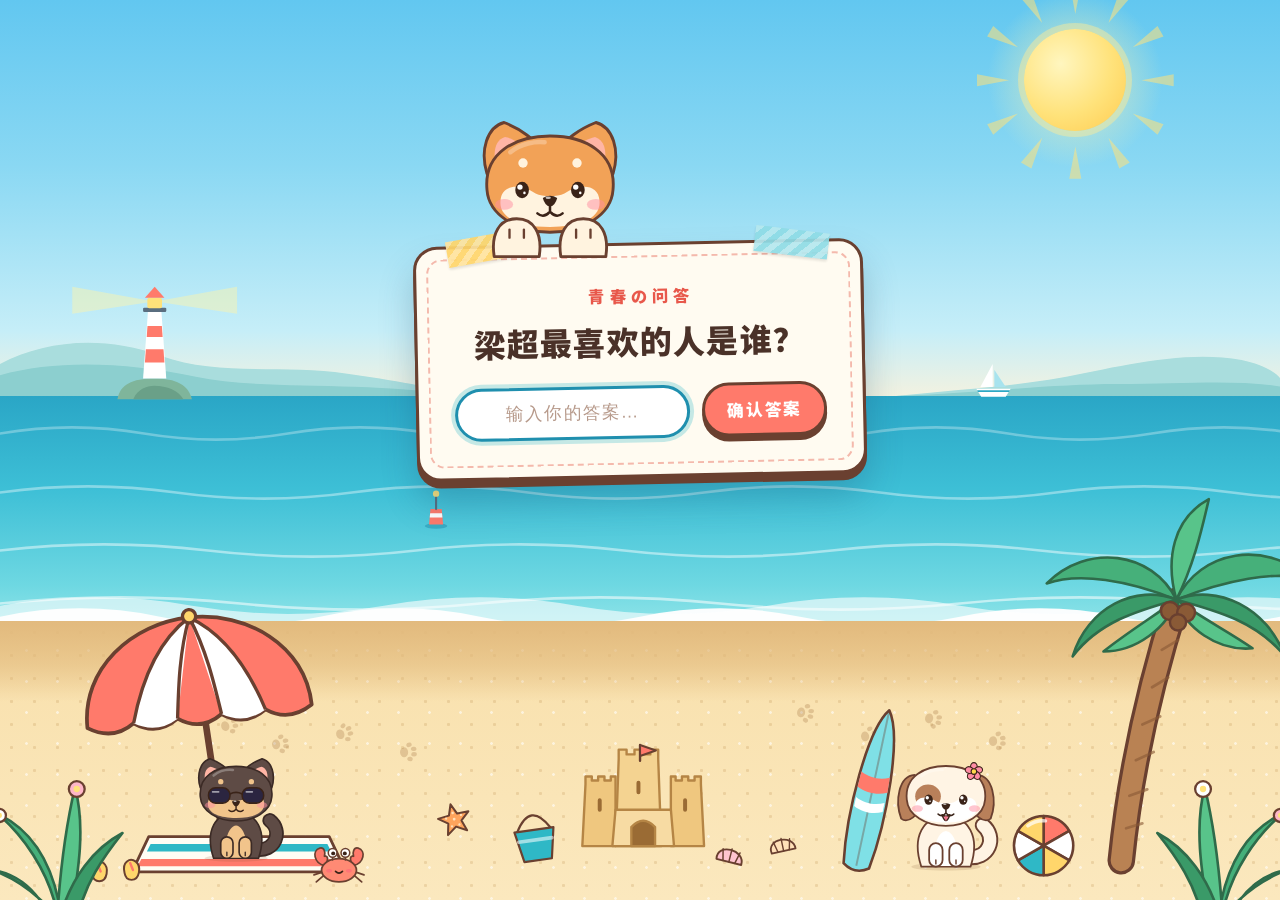
==== diary.html @ 841b8836 "上线beta测试版 本次更新内容： 1,修改了部分前端显示页面 2,新增了日记页面 3,新增了登陆查看日记功能" ====
<!DOCTYPE html>
<html lang="zh-CN">
<head>
  <meta charset="UTF-8">
  <meta name="viewport" content="width=device-width, initial-scale=1.0, viewport-fit=cover">
  <meta name="robots" content="noindex,nofollow">
  <meta name="referrer" content="no-referrer">
  <meta name="theme-color" content="#F6F0E6">
  <title>我们的日记</title>
  <link rel="icon" href="data:image/svg+xml,%3Csvg xmlns='http://www.w3.org/2000/svg' viewBox='0 0 100 100'%3E%3Ctext y='.9em' font-size='90'%3E%F0%9F%93%96%3C/text%3E%3C/svg%3E">
  <link rel="preload" href="fonts/serif-light.woff" as="font" type="font/woff" crossorigin>
  <!-- 先把底色铺好，避免从登录页淡过来时闪一下白 -->
  <style>html, body { background: #F6F0E6; }</style>
  <link rel="stylesheet" href="css/diary.css">
</head>
<body>

  <div class="progress" id="progress" aria-hidden="true"></div>

  <header class="topbar">
    <button class="link-btn" id="logout-top" type="button">退出登录</button>
  </header>

  <main class="page">
    <section class="masthead" aria-labelledby="diary-title">
      <svg class="mark" viewBox="0 0 32 30" width="20" height="19" aria-hidden="true"><path d="M16,28 C-6,14 4,-4 16,8 C28,-4 38,14 16,28 Z" fill="currentColor"/></svg>
      <h1 class="title" id="diary-title">我们的日记</h1>
      <p class="sub" id="sub" aria-live="polite"></p>
      <button class="pill sort" id="sort" type="button" data-order="new" hidden>
        <span id="sort-label">最新在前</span>
        <svg viewBox="0 0 24 24" width="14" height="14" fill="none" stroke="currentColor" stroke-width="2" stroke-linecap="round" stroke-linejoin="round" aria-hidden="true"><path d="M12 5v14M6 13l6 6 6-6"/></svg>
      </button>
    </section>

    <div class="state" id="state" role="status" aria-live="polite"></div>

    <div class="entries" id="entries"></div>

    <footer class="end" id="end" hidden>
      <svg class="mark" viewBox="0 0 32 30" width="16" height="15" aria-hidden="true"><path d="M16,28 C-6,14 4,-4 16,8 C28,-4 38,14 16,28 Z" fill="currentColor"/></svg>
      <p class="end-text">翻到底啦</p>
      <div class="end-actions">
        <button class="link-btn" id="to-top" type="button">回到顶部</button>
        <span class="dot" aria-hidden="true"></span>
        <button class="link-btn" id="logout-bottom" type="button">退出登录</button>
      </div>
    </footer>
  </main>

  <script src="js/auth-config.js"></script>
  <script src="js/auth.js"></script>
  <!-- 密文也放了一份成 js：直接双击打开（file://）时浏览器不让 fetch 读本地文件 -->
  <script src="data/diary.enc.js"></script>
  <script src="js/diary.js"></script>
</body>
</html>
---- css/diary.css ----
/* ============================================
   我们的日记 · 暖纸色杂志风
   纸色 #F6F0E6 与登录成功时淡出的颜色一致，从登录页过来是连续的。
   ============================================ */

/* 标题 / 日期数字用的衬线字体：Noto Serif CJK SC（SIL OFL），只裁了页面固定文字用到的几十个字，每个约 8KB */
@font-face { font-family: 'DiarySerif'; src: url('../fonts/serif-light.woff') format('woff'); font-weight: 300; font-style: normal; font-display: swap; }
@font-face { font-family: 'DiarySerif'; src: url('../fonts/serif-regular.woff') format('woff'); font-weight: 400; font-style: normal; font-display: swap; }

:root {
  --paper: #F6F0E6;
  --ink: #2F2822;
  --ink-2: #4A3F36;
  --muted: #756656;
  --hair: rgba(70, 50, 35, .16);
  --accent: #C75B47;

  --serif-ui: 'DiarySerif', 'Songti SC', 'Noto Serif CJK SC', 'Source Han Serif SC', 'STSong', 'SimSun', serif;
  --serif: 'Songti SC', 'Noto Serif CJK SC', 'Source Han Serif SC', 'Source Han Serif CN', 'STSong', 'SimSun', serif;
  --sans: -apple-system, BlinkMacSystemFont, 'PingFang SC', 'Hiragino Sans GB', 'Microsoft YaHei', 'Noto Sans SC', 'Noto Sans CJK SC', sans-serif;
}

* { box-sizing: border-box; }
html { -webkit-text-size-adjust: 100%; scroll-behavior: smooth; }
body {
  margin: 0;
  min-height: 100vh;
  font-family: var(--sans);
  color: var(--ink);
  background: var(--paper);
  -webkit-font-smoothing: antialiased;
  -webkit-tap-highlight-color: transparent;
  animation: page-in .9s ease both;
}
@keyframes page-in { from { opacity: 0; } to { opacity: 1; } }

/* 纸张质感：顶部一抹暖光 + 极淡的纤维颗粒 */
body::before {
  content: '';
  position: fixed;
  inset: 0;
  z-index: -1;
  pointer-events: none;
  background:
    radial-gradient(900px 520px at 50% -120px, #FFFBF2 0%, rgba(255, 251, 242, 0) 70%),
    url("data:image/svg+xml,%3Csvg xmlns='http://www.w3.org/2000/svg' width='180' height='180'%3E%3Cfilter id='n'%3E%3CfeTurbulence type='fractalNoise' baseFrequency='.85' numOctaves='2' stitchTiles='stitch'/%3E%3CfeColorMatrix values='0 0 0 0 .35 0 0 0 0 .25 0 0 0 0 .15 0 0 0 .5 0'/%3E%3C/filter%3E%3Crect width='100%25' height='100%25' filter='url(%23n)' opacity='.55'/%3E%3C/svg%3E");
  opacity: .45;                     /* 颗粒只是点缀，别把纸色压暗 */
}

button { font: inherit; color: inherit; }
:focus-visible { outline: 2px solid var(--accent); outline-offset: 3px; border-radius: 4px; }

/* ----- 阅读进度 ----- */
.progress {
  position: fixed;
  top: 0; left: 0; right: 0;
  height: 2px;
  z-index: 20;
  background: var(--accent);
  transform: scaleX(0);
  transform-origin: 0 50%;
  opacity: .85;
}

/* ----- 顶栏 ----- */
.topbar {
  position: absolute;
  top: max(16px, env(safe-area-inset-top));
  right: max(20px, env(safe-area-inset-right));
  z-index: 5;
}
.link-btn {
  padding: 6px 2px;
  background: none;
  border: 0;
  font-size: .8rem;
  letter-spacing: .2em;
  color: var(--muted);
  cursor: pointer;
  background-image: linear-gradient(currentColor, currentColor);
  background-size: 0 1px;
  background-position: 0 100%;
  background-repeat: no-repeat;
  transition: color .2s ease, background-size .3s ease;
}
.link-btn:hover { color: var(--ink); background-size: 100% 1px; }

.pill {
  display: inline-flex;
  align-items: center;
  gap: 8px;
  padding: 9px 18px 9px 20px;
  font-size: .78rem;
  letter-spacing: .2em;
  color: var(--ink-2);
  background: rgba(255, 255, 255, .35);
  border: 1px solid var(--hair);
  border-radius: 999px;
  cursor: pointer;
  transition: background .2s ease, border-color .2s ease, transform .15s ease;
}
.pill:hover { background: rgba(255, 255, 255, .7); border-color: rgba(70, 50, 35, .3); }
.pill:active { transform: scale(.97); }

/* ----- 页面容器 ----- */
.page {
  max-width: 880px;
  margin: 0 auto;
  padding: 0 clamp(22px, 5vw, 44px) calc(96px + env(safe-area-inset-bottom));
}

/* ----- 标题区 ----- */
.masthead {
  display: flex;
  flex-direction: column;
  align-items: center;
  padding-top: clamp(84px, 16vh, 150px);
  text-align: center;
}
.mark { display: block; color: var(--accent); opacity: .9; }
.masthead .mark { margin-bottom: 22px; animation: rise .9s cubic-bezier(.2, .7, .2, 1) .1s both; }
.title {
  margin: 0;
  font-family: var(--serif-ui);
  font-weight: 300;
  font-size: clamp(1.9rem, 9.5vw, 4.4rem);
  white-space: nowrap;
  line-height: 1.2;
  letter-spacing: .32em;
  text-indent: .32em;               /* 抵消末尾字距，让标题真正居中 */
  color: var(--ink);
  animation: rise 1s cubic-bezier(.2, .7, .2, 1) .2s both;
}
.sub {
  display: flex;
  align-items: center;
  justify-content: center;
  gap: 16px;
  margin: 26px 0 0;
  font-size: .8rem;
  letter-spacing: .26em;
  color: var(--muted);
  animation: rise 1s cubic-bezier(.2, .7, .2, 1) .35s both;
}
.sub:empty { display: none; }
.sub::before, .sub::after { content: ''; width: clamp(24px, 8vw, 56px); height: 1px; background: var(--hair); }
.sort { margin-top: 28px; animation: rise 1s cubic-bezier(.2, .7, .2, 1) .5s both; }
.sort[hidden] { display: none; }
.sort svg { transition: transform .35s ease; }
.sort[data-order="old"] svg { transform: rotate(180deg); }
@keyframes rise { from { opacity: 0; transform: translateY(14px); } to { opacity: 1; transform: none; } }

/* ----- 加载 / 空 / 出错 ----- */
.state {
  margin-top: clamp(56px, 10vh, 96px);
  text-align: center;
  font-size: .92rem;
  letter-spacing: .16em;
  line-height: 2;
  color: var(--muted);
}
.state[hidden], .state:empty { display: none; }
.state .state-text { margin: 0 0 18px; }
.state .pill { margin: 0 5px; }
.state.loading .state-text { animation: breathe 1.6s ease-in-out infinite; }
@keyframes breathe { 0%, 100% { opacity: .45; } 50% { opacity: 1; } }

/* ----- 日记列表 ----- */
.entries { margin-top: clamp(44px, 8vh, 84px); }

.year {
  display: flex;
  align-items: center;
  gap: 20px;
  margin: 0;
  padding-top: 8px;
}
.year + .entry { border-top: 0; }
.entry + .year { margin-top: 36px; }
.ynum {
  font-family: var(--serif-ui);
  font-weight: 300;
  font-size: 1.7rem;
  letter-spacing: .22em;
  color: var(--ink-2);
}
.yline { flex: 1; height: 1px; background: var(--hair); }

.entry {
  display: grid;
  grid-template-columns: 124px minmax(0, 1fr);
  column-gap: clamp(26px, 5vw, 58px);
  padding: 52px 0 56px;
  border-top: 1px solid var(--hair);
}
.entries > :first-child { border-top: 0; }

/* 日期栏：滚动时跟着停在屏幕上方 */
.when {
  position: sticky;
  top: 30px;
  align-self: start;
  display: block;
  text-align: right;
  font-style: normal;
}
.day {
  display: block;
  font-family: var(--serif-ui);
  font-weight: 300;
  font-size: 3.5rem;
  line-height: 1;
  letter-spacing: .02em;
  color: var(--ink);
}
.ym, .wk {
  display: block;
  font-family: var(--serif-ui);
  font-weight: 400;
  font-size: .82rem;
  letter-spacing: .16em;
  color: var(--muted);
}
.ym { margin-top: 12px; }
.wk { margin-top: 3px; }

.what { min-width: 0; padding-top: .35rem; }
.etitle {
  margin: 0 0 8px;
  font-family: var(--serif);
  font-weight: 600;
  font-size: clamp(1.3rem, 3.6vw, 1.62rem);
  line-height: 1.5;
  letter-spacing: .06em;
  color: var(--ink);
}
.meta {
  margin: 0 0 22px;
  font-size: .78rem;
  letter-spacing: .18em;
  color: var(--muted);
}
.meta span + span::before {
  content: '';
  display: inline-block;
  width: 3px; height: 3px;
  margin: 0 11px 2px;
  border-radius: 50%;
  background: var(--accent);
  opacity: .7;
}

.text { max-width: 35em; }
.text p {
  margin: 0 0 1.25em;
  font-size: 1.0625rem;
  line-height: 2.05;
  letter-spacing: .035em;
  color: #3B322B;
  white-space: pre-line;           /* 正文里单独的换行会保留 */
  overflow-wrap: anywhere;
  text-wrap: pretty;
}
.text p:last-child { margin-bottom: 0; }

/* 入场：滚到哪里，哪里轻轻浮现 */
.entry, .year { opacity: 0; transform: translateY(20px); transition: opacity .9s ease, transform .9s cubic-bezier(.2, .7, .2, 1); }
.entry.in, .year.in { opacity: 1; transform: none; }

/* ----- 页脚 ----- */
.end {
  display: flex;
  flex-direction: column;
  align-items: center;
  margin-top: 36px;
  padding-top: 52px;
  border-top: 1px solid var(--hair);
  text-align: center;
}
.end[hidden] { display: none; }
.end-text { margin: 14px 0 22px; font-size: .8rem; letter-spacing: .3em; text-indent: .3em; color: var(--muted); }
.end-actions { display: flex; align-items: center; gap: 16px; }
.dot { width: 3px; height: 3px; border-radius: 50%; background: var(--muted); opacity: .5; }

/* 退出时整页淡出 */
.leaving .page, .leaving .topbar { opacity: 0; transition: opacity .35s ease; }

/* ----- 很窄的手机（320 宽）：副标题去掉两侧细线、收紧字距，免得换行 ----- */
@media (max-width: 380px) {
  .sub { letter-spacing: .14em; }
  .sub::before, .sub::after { display: none; }
}

/* ----- 手机：日期放到标题上方，一行排开 ----- */
@media (max-width: 640px) {
  .entry { display: block; padding: 40px 0 44px; }
  .when {
    position: static;
    display: flex;
    align-items: baseline;
    flex-wrap: wrap;
    gap: 0 14px;
    margin-bottom: 20px;
    text-align: left;
  }
  .day { font-size: 2.7rem; }
  .ym, .wk { margin: 0; }
  .what { padding-top: 0; }
  .text p { line-height: 2; text-align: justify; text-justify: inter-ideograph; }
  .year { padding-top: 0; }
}
@media (min-width: 641px) {
  .text p { text-align: justify; text-justify: inter-ideograph; }
}

/* ----- 减少动态效果 ----- */
@media (prefers-reduced-motion: reduce) {
  html { scroll-behavior: auto; }
  body, .masthead .mark, .title, .sub, .sort { animation: none; }
  .entry, .year { opacity: 1; transform: none; transition: none; }
  .state.loading .state-text { animation: none; }
}

@media print {
  .topbar, .progress, .sort, .end-actions { display: none; }
  .entry, .year { opacity: 1; transform: none; }
  body::before { display: none; }
}
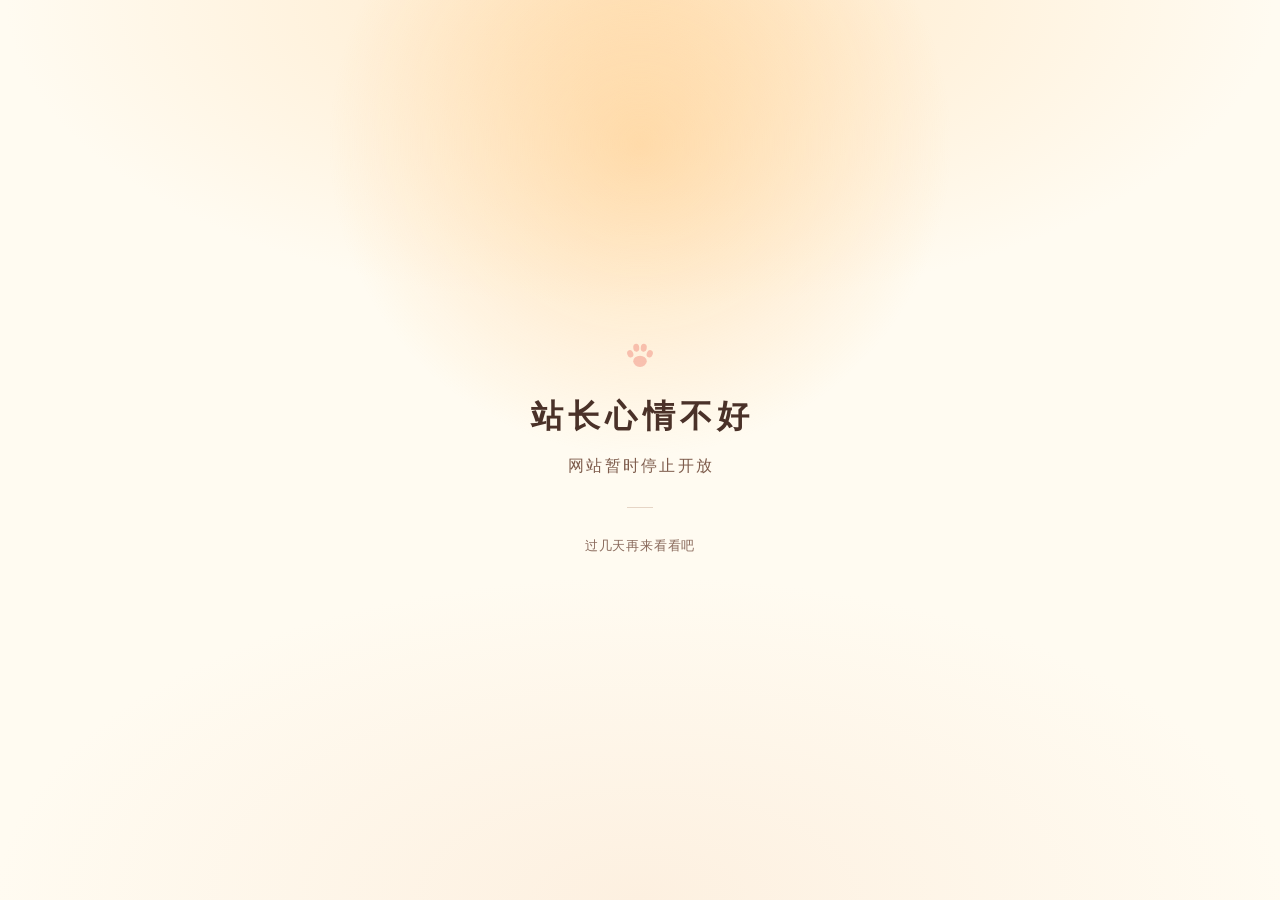
==== commit 17878e83: "上线停业页，同步最新版站点并清理仓库结构 - 新增 closed.html 与 js/site-config.js（closed 开关） - index.html / diary.html 加 fai" ====
--- a/diary.html
+++ b/diary.html
@@ -2,6 +2,14 @@
 <html lang="zh-CN">
 <head>
   <meta charset="UTF-8">
+  <!-- 网站开关：打烊时日记页也不给看（改 js/site-config.js 即可） -->
+  <script src="js/site-config.js"></script>
+  <script>
+    (function () {
+      var cfg = window.SITE_CONFIG;
+      if (!cfg || cfg.closed !== false) window.location.replace('closed.html');
+    })();
+  </script>
   <meta name="viewport" content="width=device-width, initial-scale=1.0, viewport-fit=cover">
   <meta name="robots" content="noindex,nofollow">
   <meta name="referrer" content="no-referrer">
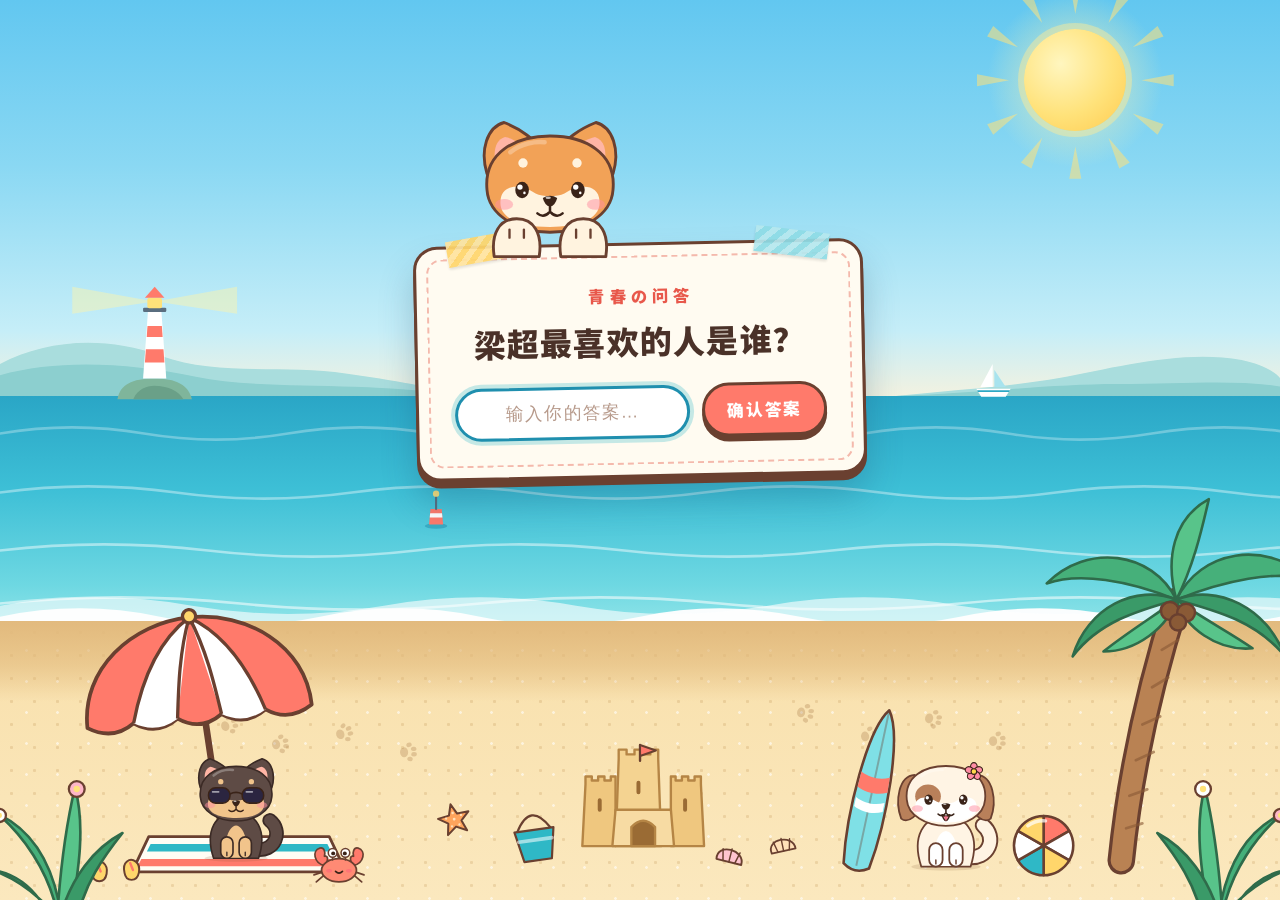
==== commit 20d3e415: "撤回停业页：站点恢复对外展示 - 移除 closed.html 与 js/site-config.js，index.html / diary.html 撤掉打烊守卫 - 站点内容回到 841b883 " ====
--- a/diary.html
+++ b/diary.html
@@ -2,14 +2,6 @@
 <html lang="zh-CN">
 <head>
   <meta charset="UTF-8">
-  <!-- 网站开关：打烊时日记页也不给看（改 js/site-config.js 即可） -->
-  <script src="js/site-config.js"></script>
-  <script>
-    (function () {
-      var cfg = window.SITE_CONFIG;
-      if (!cfg || cfg.closed !== false) window.location.replace('closed.html');
-    })();
-  </script>
   <meta name="viewport" content="width=device-width, initial-scale=1.0, viewport-fit=cover">
   <meta name="robots" content="noindex,nofollow">
   <meta name="referrer" content="no-referrer">
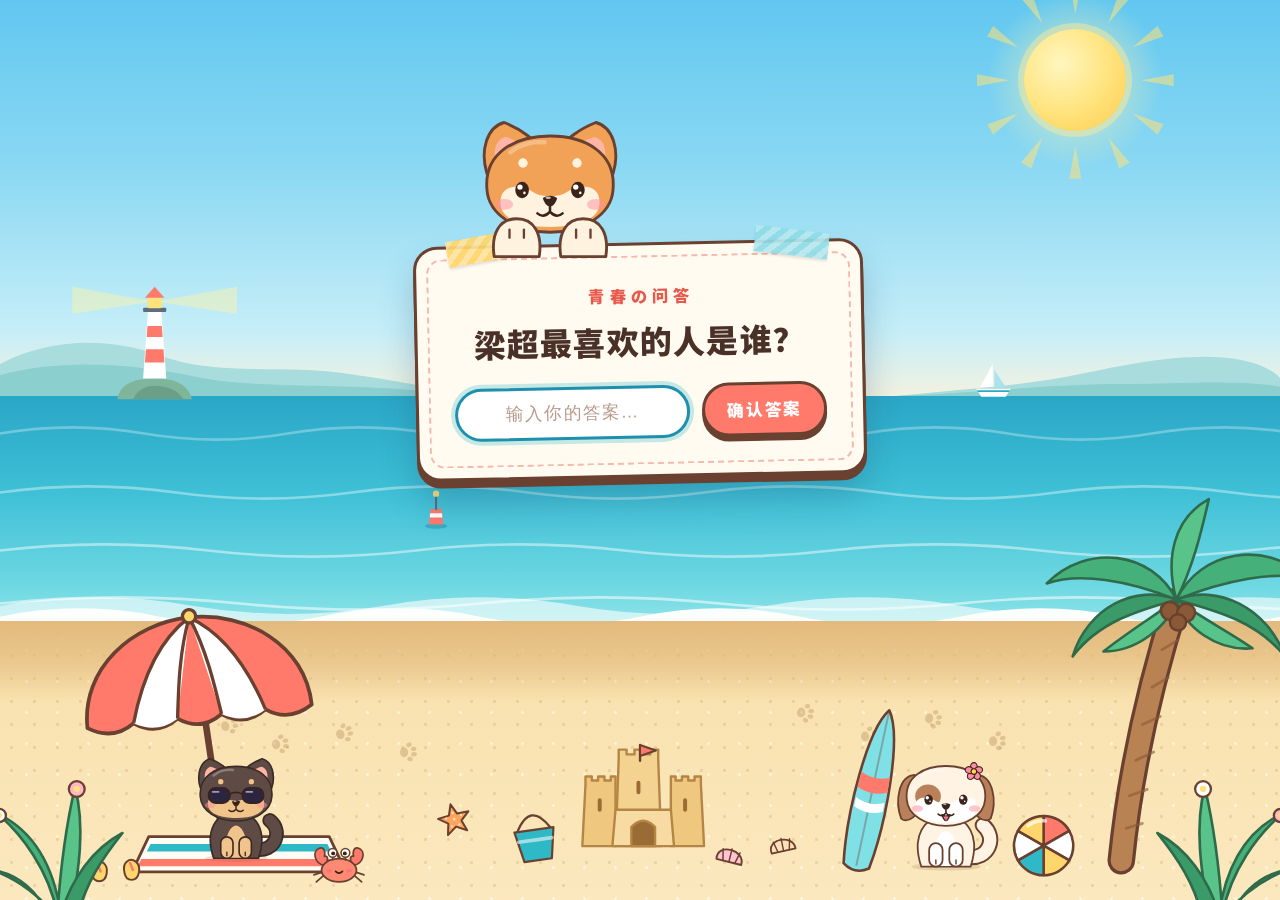
==== commit 0b831aff: "重构为动态站：Node API + SQLite + 服务端加密，日记可在线写改删 - server/：node:http + node:sqlite，零 npm 依赖（2 核 2G 上不装包） - " ====
--- a/diary.html
+++ b/diary.html
@@ -18,6 +18,7 @@
   <div class="progress" id="progress" aria-hidden="true"></div>
 
   <header class="topbar">
+    <button class="link-btn" id="new-entry" type="button">写一篇</button>
     <button class="link-btn" id="logout-top" type="button">退出登录</button>
   </header>
 
@@ -47,10 +48,9 @@
     </footer>
   </main>
 
-  <script src="js/auth-config.js"></script>
+  <script src="js/api.js"></script>
   <script src="js/auth.js"></script>
-  <!-- 密文也放了一份成 js：直接双击打开（file://）时浏览器不让 fetch 读本地文件 -->
-  <script src="data/diary.enc.js"></script>
+  <script src="js/editor.js"></script>
   <script src="js/diary.js"></script>
 </body>
 </html>
--- a/css/diary.css
+++ b/css/diary.css
@@ -313,6 +313,119 @@
   .text p { text-align: justify; text-justify: inter-ideograph; }
 }
 
+/* ----- 顶栏：写一篇 + 退出登录 ----- */
+.topbar {
+  display: flex;
+  align-items: center;
+  gap: 18px;
+}
+
+/* ----- 每篇日记右下角的小操作 ----- */
+.entry-actions {
+  display: flex;
+  gap: 16px;
+  margin-top: 4px;
+  opacity: 0;
+  transition: opacity .25s ease;
+}
+.entry:hover .entry-actions,
+.entry:focus-within .entry-actions { opacity: 1; }
+.entry-actions .link-btn { font-size: .7rem; letter-spacing: .18em; }
+@media (hover: none) {
+  /* 手机上点不到 hover，直接显示 */
+  .entry-actions { opacity: .7; }
+}
+
+/* ----- 写日记 / 改日记弹窗 ----- */
+body.editor-open { overflow: hidden; }
+
+.editor {
+  width: min(680px, calc(100vw - 32px));
+  max-height: calc(100vh - 48px);
+  padding: 0;
+  border: 1px solid var(--hair);
+  border-radius: 18px;
+  background: var(--paper);
+  color: var(--ink);
+  box-shadow: 0 30px 80px rgba(47, 40, 34, .28);
+}
+.editor::backdrop { background: rgba(47, 40, 34, .42); backdrop-filter: blur(2px); }
+.editor[open] { animation: editor-in .3s cubic-bezier(.2, .7, .2, 1) both; }
+@keyframes editor-in { from { opacity: 0; transform: translateY(14px); } to { opacity: 1; transform: none; } }
+
+.editor-form {
+  display: flex;
+  flex-direction: column;
+  gap: 16px;
+  padding: 22px clamp(18px, 4vw, 30px) 20px;
+  max-height: calc(100vh - 48px);
+  overflow-y: auto;
+}
+
+.editor-head { display: flex; align-items: center; justify-content: space-between; }
+.editor-heading {
+  margin: 0;
+  font-family: var(--serif-ui);
+  font-weight: 400;
+  font-size: 1.15rem;
+  letter-spacing: .16em;
+}
+.editor-x {
+  border: 0;
+  background: none;
+  font-size: 1.5rem;
+  line-height: 1;
+  color: var(--muted);
+  cursor: pointer;
+  padding: 2px 6px;
+}
+.editor-x:hover { color: var(--ink); }
+
+.editor-field { display: flex; flex-direction: column; gap: 7px; }
+.editor-label {
+  font-size: .72rem;
+  letter-spacing: .22em;
+  color: var(--muted);
+}
+.editor-row { display: flex; gap: 16px; }
+.editor-row .editor-field { flex: 1 1 0; min-width: 0; }
+
+.editor input,
+.editor textarea {
+  width: 100%;
+  padding: 10px 12px;
+  font: inherit;
+  font-size: .92rem;
+  color: var(--ink);
+  background: rgba(255, 255, 255, .55);
+  border: 1px solid var(--hair);
+  border-radius: 10px;
+  outline: none;
+}
+.editor input:focus,
+.editor textarea:focus { border-color: rgba(199, 91, 71, .55); background: #fff; }
+.editor textarea {
+  min-height: 34vh;
+  resize: vertical;
+  line-height: 1.9;
+  font-family: var(--serif);
+}
+
+.editor-msg { margin: 0; min-height: 1.2em; font-size: .8rem; color: var(--muted); }
+.editor-msg.is-error { color: var(--accent); }
+.editor-msg.is-ok { color: var(--ink-2); }
+
+.editor-foot { display: flex; align-items: center; gap: 14px; }
+.editor-spacer { flex: 1; }
+.pill.primary {
+  color: #fff;
+  background: var(--accent);
+  border-color: var(--accent);
+}
+.pill.primary:hover { background: #b64f3c; border-color: #b64f3c; }
+.pill.danger { color: var(--accent); }
+.pill:disabled { opacity: .55; cursor: default; transform: none; }
+
 /* ----- 减少动态效果 ----- */
 @media (prefers-reduced-motion: reduce) {
   html { scroll-behavior: auto; }
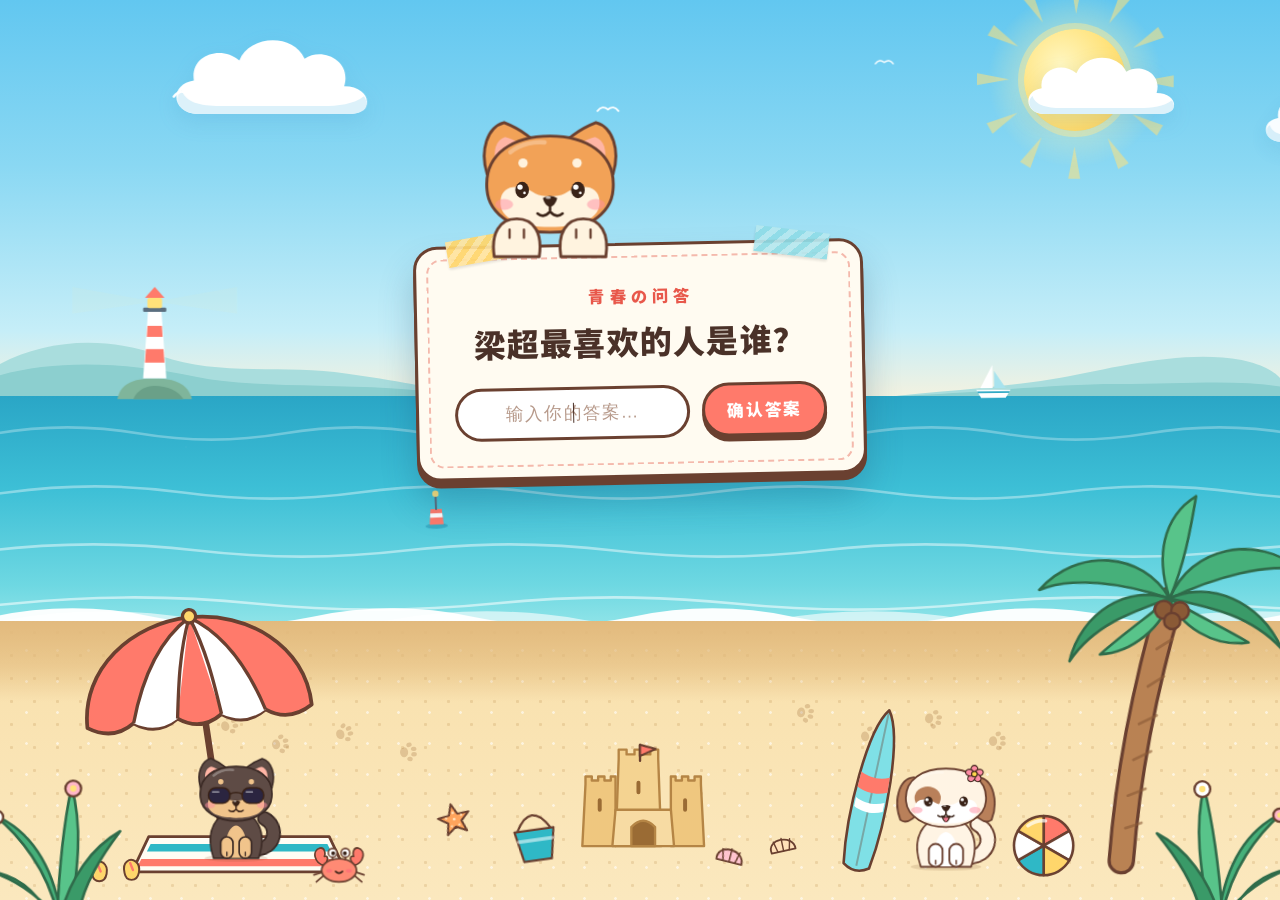
==== commit 633e7cc5: "广场页面 + 文档；css/js 改 no-cache plaza.html 复用 diary.css 的纸色与顶栏，叠一层 plaza.css；js/plaza.js 用 textContent 写" ====
--- a/diary.html
+++ b/diary.html
@@ -19,6 +19,8 @@
 
   <header class="topbar">
     <button class="link-btn" id="new-entry" type="button">写一篇</button>
+    <a class="link-btn" href="plaza.html">广场</a>
+    <a class="link-btn" id="settings-top" href="settings.html">账号设置</a>
     <button class="link-btn" id="logout-top" type="button">退出登录</button>
   </header>
 
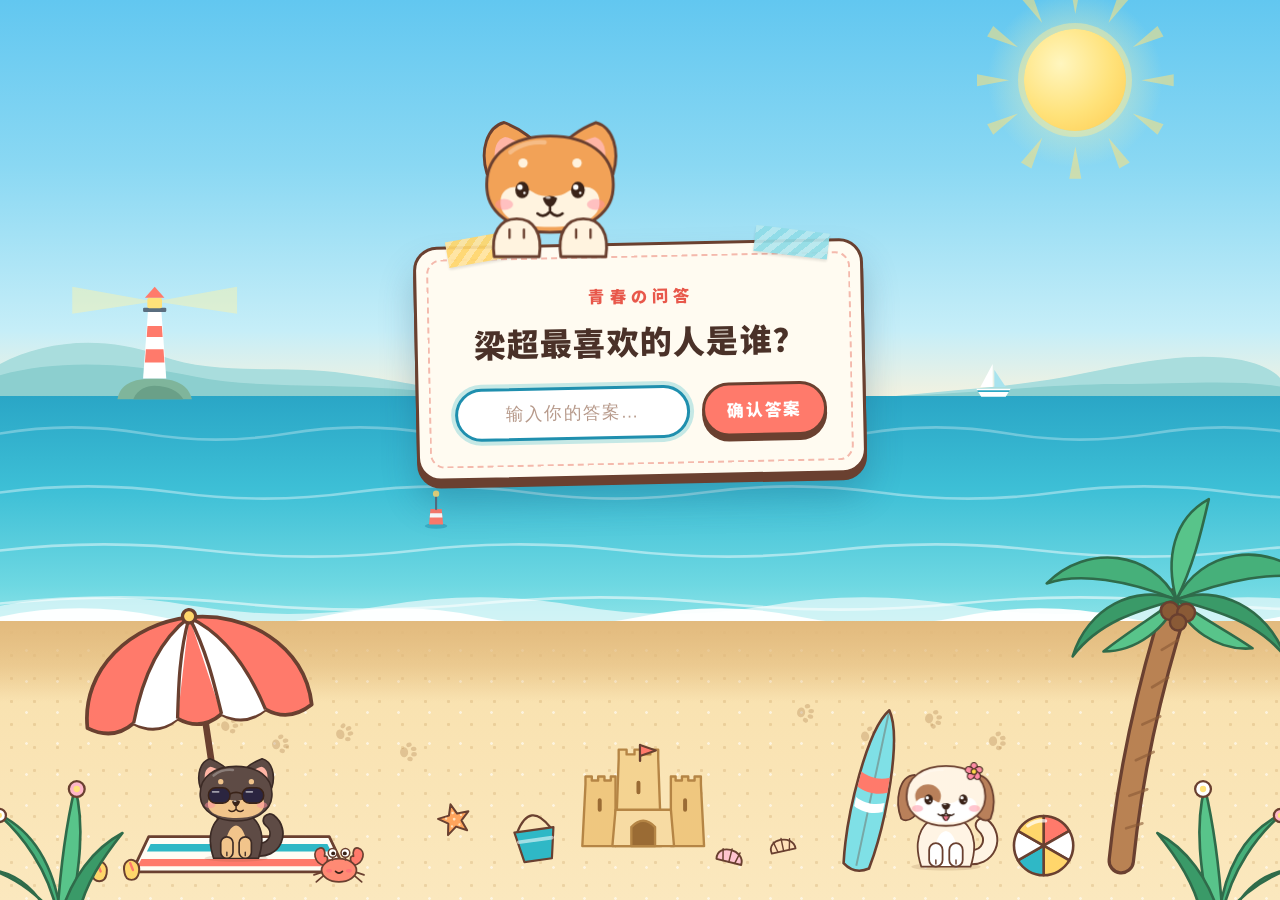
==== commit 02359680: "页面背景：万圣节夜景，只铺在日记/广场/账号这几张纸页上 - images/halloween-bg.svg：素材内 26 个 id 加 hb- 前缀（内联后不能和 index.html 的 id=c" ====
--- a/diary.html
+++ b/diary.html
@@ -12,8 +12,11 @@
   <!-- 先把底色铺好，避免从登录页淡过来时闪一下白 -->
   <style>html, body { background: #F6F0E6; }</style>
   <link rel="stylesheet" href="css/diary.css">
+  <link rel="stylesheet" href="css/theme.css">
 </head>
 <body>
+
+  <div class="page-bg" data-page-bg aria-hidden="true"></div>
 
   <div class="progress" id="progress" aria-hidden="true"></div>
 
@@ -54,5 +57,6 @@
   <script src="js/auth.js"></script>
   <script src="js/editor.js"></script>
   <script src="js/diary.js"></script>
+  <script src="js/page-bg.js"></script>
 </body>
 </html>
--- a/css/theme.css
+++ b/css/theme.css
@@ -0,0 +1,56 @@
+/* 万圣节夜景背景层
+   纯装饰：铺满视口、垫在内容下面（在纸张质感层之下），
+   靠 --bg-opacity 控制存在感，靠 mask 让中间的文字区保持纸色、只在四周露出来。
+
+   为什么由 js/page-bg.js 注入而不是 CSS background-image：
+   背景图里的幽灵/蝙蝠浮动动画只在“内联进文档”时才会跑。 */
+
+.page-bg {
+  position: fixed;
+  inset: 0;
+  z-index: -2;
+  overflow: hidden;
+  pointer-events: none;
+  opacity: 0;
+  transition: opacity 1.6s ease;
+  /* 中间留给字，四周才露出夜色 */
+  -webkit-mask-image: radial-gradient(120% 78% at 50% 46%,
+      rgba(0, 0, 0, 0) 0 30%, rgba(0, 0, 0, .35) 52%, rgba(0, 0, 0, .85) 76%, #000 100%);
+  mask-image: radial-gradient(120% 78% at 50% 46%,
+      rgba(0, 0, 0, 0) 0 30%, rgba(0, 0, 0, .35) 52%, rgba(0, 0, 0, .85) 76%, #000 100%);
+}
+
+.page-bg.is-ready { opacity: var(--bg-opacity, .62); }
+
+.page-bg svg {
+  display: block;
+  width: 100%;
+  height: 100%;
+}
+
+/* 首页黄昏场景：放在照片之上、暖光与暗角之下，
+   用 screen 混合，让月亮和南瓜灯透出来而不是把照片压黑。 */
+.page-bg--scene {
+  position: absolute;
+  z-index: 1;
+  mix-blend-mode: screen;
+  -webkit-mask-image: none;
+  mask-image: none;
+}
+
+.page-bg--scene.is-ready { opacity: var(--bg-opacity-scene, .7); }
+
+/* 窄屏：字占满整屏，把图层再收一点，别和正文抢注意力 */
+@media (max-width: 760px) {
+  .page-bg {
+    -webkit-mask-image: radial-gradient(150% 90% at 50% 42%,
+        rgba(0, 0, 0, 0) 0 42%, rgba(0, 0, 0, .5) 70%, #000 100%);
+    mask-image: radial-gradient(150% 90% at 50% 42%,
+        rgba(0, 0, 0, 0) 0 42%, rgba(0, 0, 0, .5) 70%, #000 100%);
+  }
+  .page-bg.is-ready { opacity: var(--bg-opacity-narrow, .5); }
+}
+
+@media (prefers-reduced-motion: reduce) {
+  .page-bg { transition: none; }
+}
